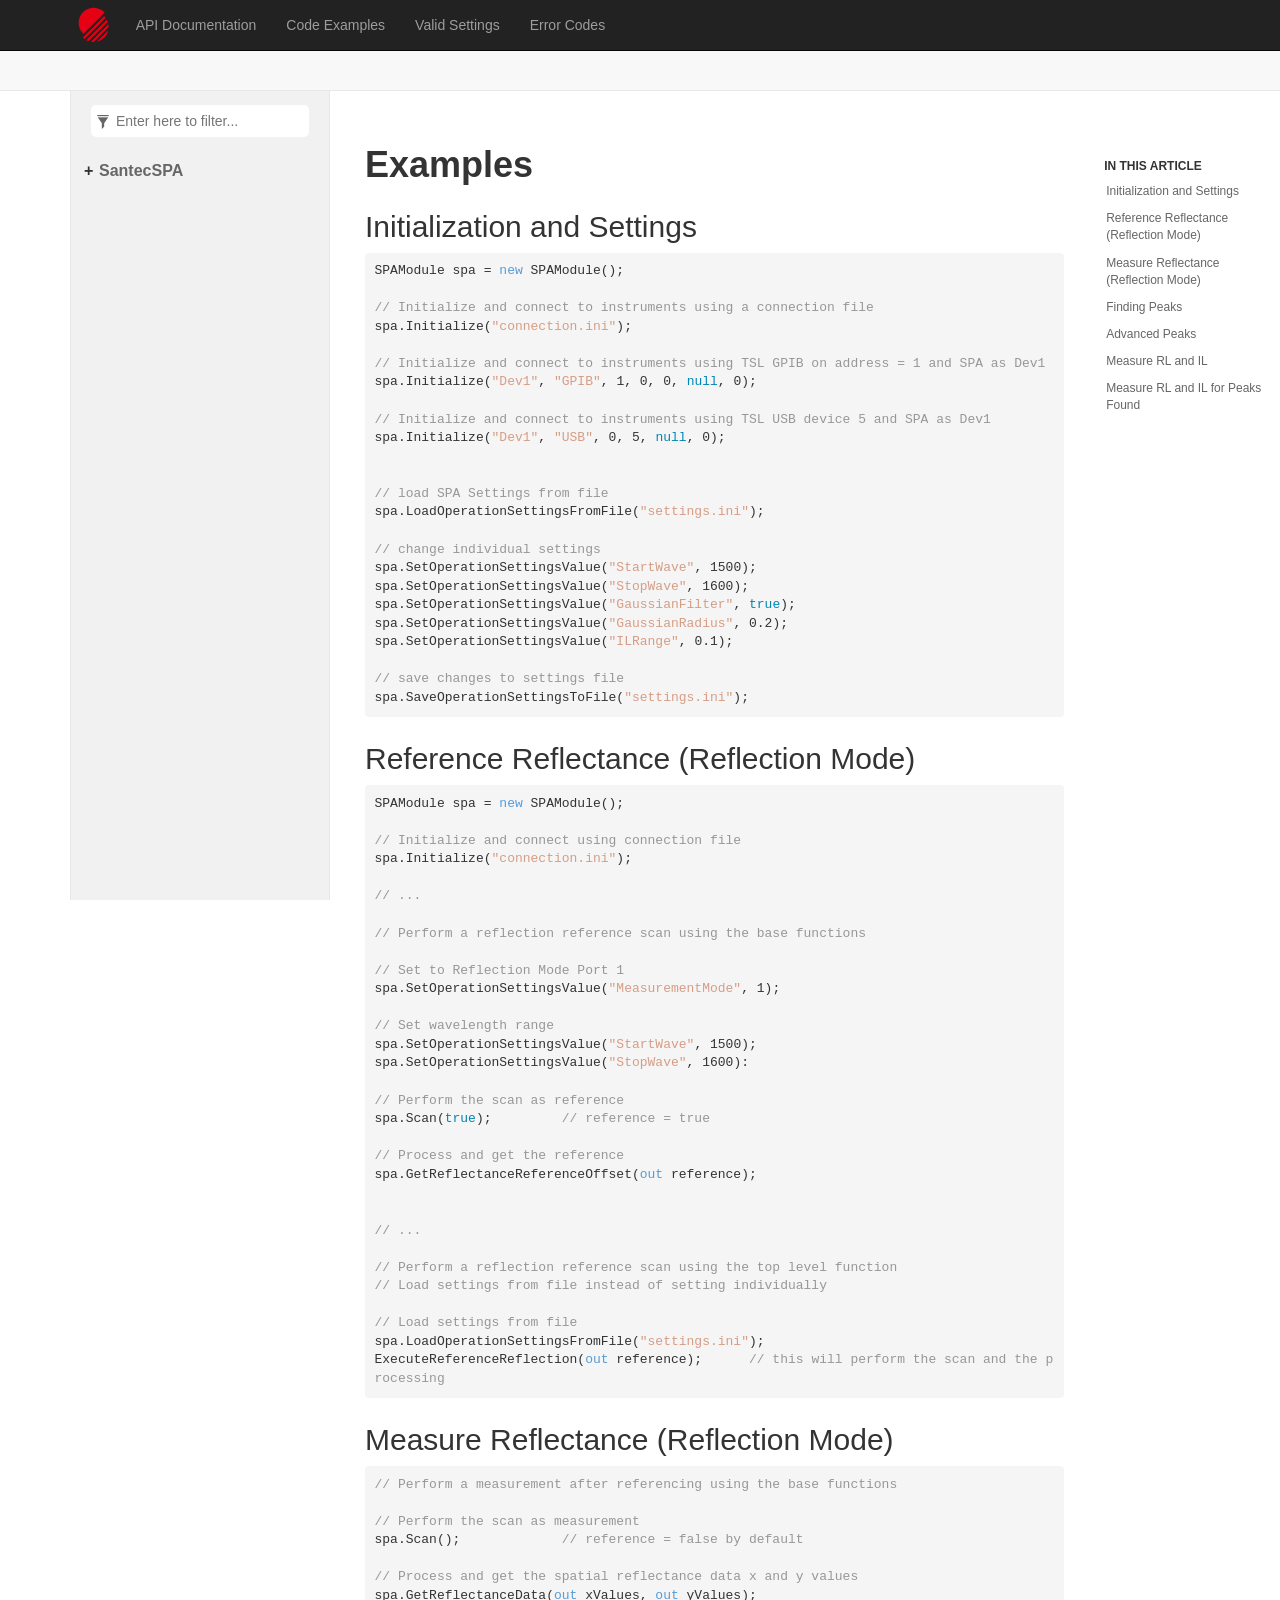
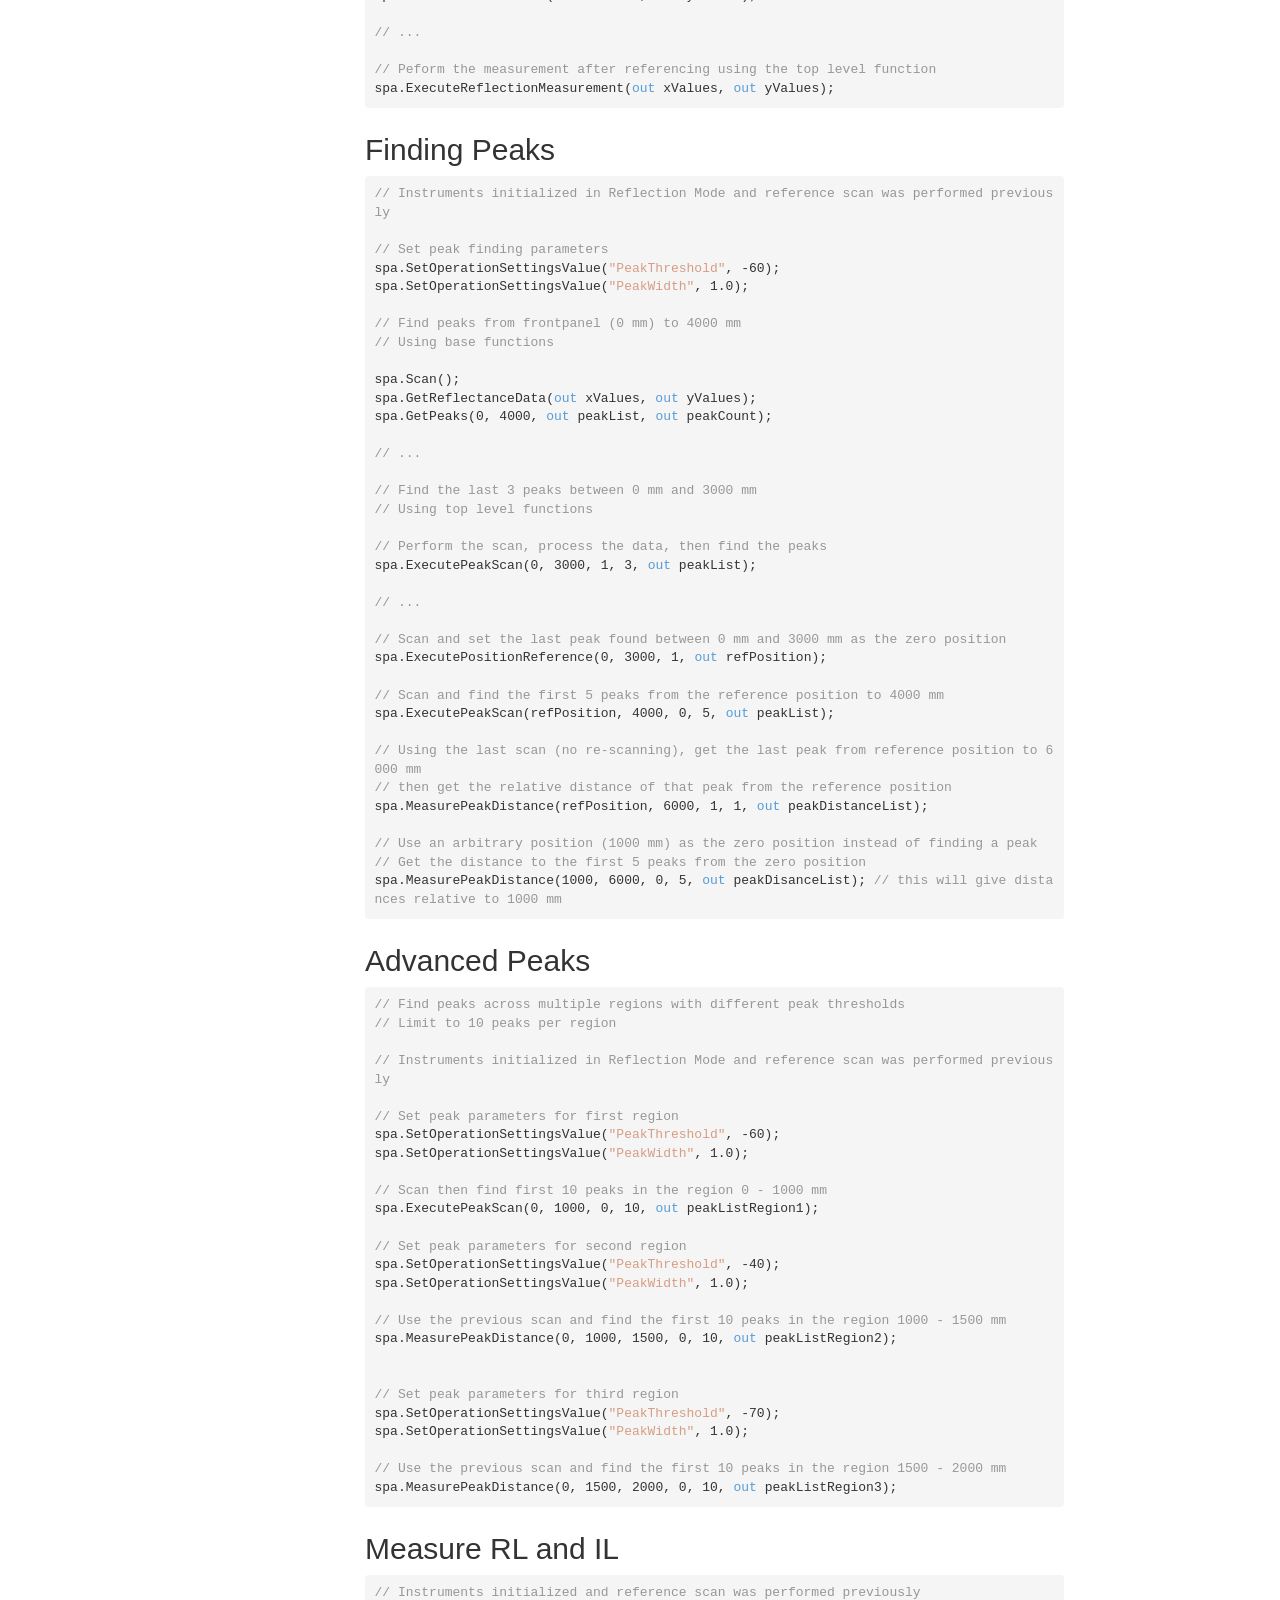
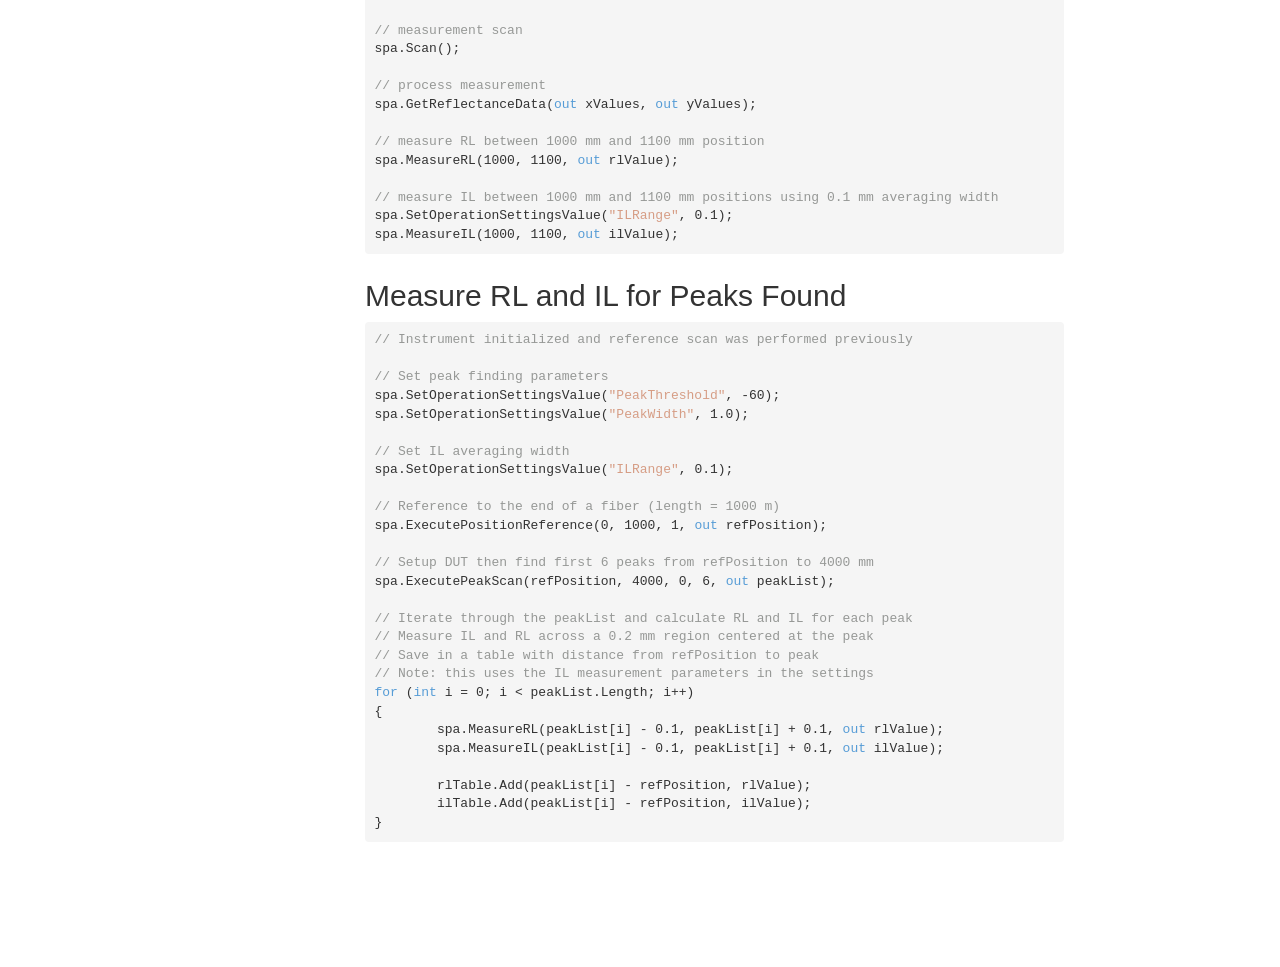
==== api/examples.html @ 65172d9f "Upload the SPA-200 SDK API documentation" ====
﻿<!DOCTYPE html>
<!--[if IE]><![endif]-->
<html>
  
  <head>
    <meta charset="utf-8">
    <meta http-equiv="X-UA-Compatible" content="IE=edge,chrome=1">
    <title>Examples </title>
    <meta name="viewport" content="width=device-width">
    <meta name="title" content="Examples ">
    <meta name="generator" content="docfx 2.59.4.0">
    
    <link rel="shortcut icon" href="../images/favicon.ico">
    <link rel="stylesheet" href="../styles/docfx.vendor.css">
    <link rel="stylesheet" href="../styles/docfx.css">
    <link rel="stylesheet" href="../styles/main.css">
    <meta property="docfx:navrel" content="../toc">
    <meta property="docfx:tocrel" content="toc">
    
    
    
  </head>
  <body data-spy="scroll" data-target="#affix" data-offset="120">
    <div id="wrapper">
      <header>
        
        <nav id="autocollapse" class="navbar navbar-inverse ng-scope" role="navigation">
          <div class="container">
            <div class="navbar-header">
              <button type="button" class="navbar-toggle" data-toggle="collapse" data-target="#navbar">
                <span class="sr-only">Toggle navigation</span>
                <span class="icon-bar"></span>
                <span class="icon-bar"></span>
                <span class="icon-bar"></span>
              </button>
              
              <a class="navbar-brand" href="../index.html">
                <img id="logo" class="svg" src="../images/logo.svg" alt="">
              </a>
            </div>
            <div class="collapse navbar-collapse" id="navbar">
              <form class="navbar-form navbar-right" role="search" id="search">
                <div class="form-group">
                  <input type="text" class="form-control" id="search-query" placeholder="Search" autocomplete="off">
                </div>
              </form>
                
                <ul class="nav level1 navbar-nav">
                      <li>
                          <a href="../api/index.html" title="API Documentation">API Documentation</a>
                      </li>
                      <li>
                          <a href="../api/examples.html" title="Code Examples">Code Examples</a>
                      </li>
                      <li>
                          <a href="../api/validsettings.html" title="Valid Settings">Valid Settings</a>
                      </li>
                      <li>
                          <a href="../api/errorcodes.html" title="Error Codes">Error Codes</a>
                      </li>
                </ul>    </div>
          </div>
        </nav>
        
        <div class="subnav navbar navbar-default">
          <div class="container hide-when-search" id="breadcrumb">
            <ul class="breadcrumb">
              <li></li>
            </ul>
          </div>
        </div>
      </header>
      <div role="main" class="container body-content hide-when-search">
        <div class="sidenav hide-when-search">
          <a class="btn toc-toggle collapse" data-toggle="collapse" href="#sidetoggle" aria-expanded="false" aria-controls="sidetoggle">Show / Hide Table of Contents</a>
          <div class="sidetoggle collapse" id="sidetoggle">
            <div>
              <div class="sidefilter">
                <form class="toc-filter">
                  <span class="glyphicon glyphicon-filter filter-icon"></span>
                  <input type="text" id="toc_filter_input" placeholder="Enter here to filter..." onkeypress="if(event.keyCode==13) {return false;}">
                </form>
              </div>
              <div class="sidetoc">
                <div class="toc" id="toc">
                  
                  <ul class="nav level1">
                    <li class="">
                      <span class="expand-stub"></span>
                      <a href="SantecSPA.html" title="SantecSPA" class="">SantecSPA</a>
                        
                        <ul class="nav level2">
                          <li class="">
                            <a href="SantecSPA.Connection.html" title="Connection" class="">Connection</a>
                          </li>
                          <li class="">
                            <a href="SantecSPA.Data.html" title="Data" class="">Data</a>
                          </li>
                          <li class="">
                            <a href="SantecSPA.Instrument.html" title="Instrument" class="">Instrument</a>
                          </li>
                          <li class="">
                            <a href="SantecSPA.Settings.html" title="Settings" class="">Settings</a>
                          </li>
                          <li class="">
                            <a href="SantecSPA.SPAModule.html" title="SPAModule" class="">SPAModule</a>
                          </li>
                        </ul>  </li>
                  </ul>        </div>
              </div>
            </div>
          </div>
        </div>
        <div class="article row grid-right">
          <div class="col-md-10">
            <article class="content wrap" id="_content" data-uid="">
<h1 id="examples"><strong>Examples</strong></h1>

<h2 id="initialization-and-settings">Initialization and Settings</h2>
<pre><code class="lang-csharp">SPAModule spa = new SPAModule();

// Initialize and connect to instruments using a connection file
spa.Initialize(&quot;connection.ini&quot;);

// Initialize and connect to instruments using TSL GPIB on address = 1 and SPA as Dev1
spa.Initialize(&quot;Dev1&quot;, &quot;GPIB&quot;, 1, 0, 0, null, 0);

// Initialize and connect to instruments using TSL USB device 5 and SPA as Dev1
spa.Initialize(&quot;Dev1&quot;, &quot;USB&quot;, 0, 5, null, 0);


// load SPA Settings from file
spa.LoadOperationSettingsFromFile(&quot;settings.ini&quot;);

// change individual settings
spa.SetOperationSettingsValue(&quot;StartWave&quot;, 1500);
spa.SetOperationSettingsValue(&quot;StopWave&quot;, 1600);
spa.SetOperationSettingsValue(&quot;GaussianFilter&quot;, true);
spa.SetOperationSettingsValue(&quot;GaussianRadius&quot;, 0.2);
spa.SetOperationSettingsValue(&quot;ILRange&quot;, 0.1);

// save changes to settings file
spa.SaveOperationSettingsToFile(&quot;settings.ini&quot;);
</code></pre><h2 id="reference-reflectance-reflection-mode">Reference Reflectance (Reflection Mode)</h2>
<pre><code class="lang-csharp">SPAModule spa = new SPAModule();

// Initialize and connect using connection file
spa.Initialize(&quot;connection.ini&quot;);

// ...

// Perform a reflection reference scan using the base functions

// Set to Reflection Mode Port 1
spa.SetOperationSettingsValue(&quot;MeasurementMode&quot;, 1);

// Set wavelength range
spa.SetOperationSettingsValue(&quot;StartWave&quot;, 1500);
spa.SetOperationSettingsValue(&quot;StopWave&quot;, 1600):

// Perform the scan as reference
spa.Scan(true);		// reference = true

// Process and get the reference
spa.GetReflectanceReferenceOffset(out reference);


// ...

// Perform a reflection reference scan using the top level function
// Load settings from file instead of setting individually

// Load settings from file
spa.LoadOperationSettingsFromFile(&quot;settings.ini&quot;);
ExecuteReferenceReflection(out reference);	// this will perform the scan and the processing
</code></pre><h2 id="measure-reflectance-reflection-mode">Measure Reflectance (Reflection Mode)</h2>
<pre><code class="lang-csharp">// Perform a measurement after referencing using the base functions

// Perform the scan as measurement
spa.Scan();		// reference = false by default

// Process and get the spatial reflectance data x and y values
spa.GetReflectanceData(out xValues, out yValues);

// ...

// Peform the measurement after referencing using the top level function
spa.ExecuteReflectionMeasurement(out xValues, out yValues);
</code></pre><h2 id="finding-peaks">Finding Peaks</h2>
<pre><code class="lang-csharp">// Instruments initialized in Reflection Mode and reference scan was performed previously

// Set peak finding parameters
spa.SetOperationSettingsValue(&quot;PeakThreshold&quot;, -60);
spa.SetOperationSettingsValue(&quot;PeakWidth&quot;, 1.0);

// Find peaks from frontpanel (0 mm) to 4000 mm
// Using base functions

spa.Scan();
spa.GetReflectanceData(out xValues, out yValues);
spa.GetPeaks(0, 4000, out peakList, out peakCount);

// ...

// Find the last 3 peaks between 0 mm and 3000 mm
// Using top level functions

// Perform the scan, process the data, then find the peaks
spa.ExecutePeakScan(0, 3000, 1, 3, out peakList);	

// ...

// Scan and set the last peak found between 0 mm and 3000 mm as the zero position
spa.ExecutePositionReference(0, 3000, 1, out refPosition);

// Scan and find the first 5 peaks from the reference position to 4000 mm
spa.ExecutePeakScan(refPosition, 4000, 0, 5, out peakList);

// Using the last scan (no re-scanning), get the last peak from reference position to 6000 mm
// then get the relative distance of that peak from the reference position
spa.MeasurePeakDistance(refPosition, 6000, 1, 1, out peakDistanceList);

// Use an arbitrary position (1000 mm) as the zero position instead of finding a peak
// Get the distance to the first 5 peaks from the zero position
spa.MeasurePeakDistance(1000, 6000, 0, 5, out peakDisanceList);	// this will give distances relative to 1000 mm
</code></pre><h2 id="advanced-peaks">Advanced Peaks</h2>
<pre><code class="lang-csharp">// Find peaks across multiple regions with different peak thresholds
// Limit to 10 peaks per region

// Instruments initialized in Reflection Mode and reference scan was performed previously

// Set peak parameters for first region
spa.SetOperationSettingsValue(&quot;PeakThreshold&quot;, -60);
spa.SetOperationSettingsValue(&quot;PeakWidth&quot;, 1.0);

// Scan then find first 10 peaks in the region 0 - 1000 mm
spa.ExecutePeakScan(0, 1000, 0, 10, out peakListRegion1);

// Set peak parameters for second region
spa.SetOperationSettingsValue(&quot;PeakThreshold&quot;, -40);
spa.SetOperationSettingsValue(&quot;PeakWidth&quot;, 1.0);

// Use the previous scan and find the first 10 peaks in the region 1000 - 1500 mm
spa.MeasurePeakDistance(0, 1000, 1500, 0, 10, out peakListRegion2);


// Set peak parameters for third region
spa.SetOperationSettingsValue(&quot;PeakThreshold&quot;, -70);
spa.SetOperationSettingsValue(&quot;PeakWidth&quot;, 1.0);

// Use the previous scan and find the first 10 peaks in the region 1500 - 2000 mm
spa.MeasurePeakDistance(0, 1500, 2000, 0, 10, out peakListRegion3);
</code></pre><h2 id="measure-rl-and-il">Measure RL and IL</h2>
<pre><code class="lang-csharp">// Instruments initialized and reference scan was performed previously

// measurement scan
spa.Scan();

// process measurement
spa.GetReflectanceData(out xValues, out yValues);

// measure RL between 1000 mm and 1100 mm position
spa.MeasureRL(1000, 1100, out rlValue);

// measure IL between 1000 mm and 1100 mm positions using 0.1 mm averaging width
spa.SetOperationSettingsValue(&quot;ILRange&quot;, 0.1);
spa.MeasureIL(1000, 1100, out ilValue);
</code></pre><h2 id="measure-rl-and-il-for-peaks-found">Measure RL and IL for Peaks Found</h2>
<pre><code class="lang-csharp">// Instrument initialized and reference scan was performed previously

// Set peak finding parameters
spa.SetOperationSettingsValue(&quot;PeakThreshold&quot;, -60);
spa.SetOperationSettingsValue(&quot;PeakWidth&quot;, 1.0);

// Set IL averaging width
spa.SetOperationSettingsValue(&quot;ILRange&quot;, 0.1);

// Reference to the end of a fiber (length = 1000 m)
spa.ExecutePositionReference(0, 1000, 1, out refPosition);

// Setup DUT then find first 6 peaks from refPosition to 4000 mm
spa.ExecutePeakScan(refPosition, 4000, 0, 6, out peakList);

// Iterate through the peakList and calculate RL and IL for each peak
// Measure IL and RL across a 0.2 mm region centered at the peak
// Save in a table with distance from refPosition to peak
// Note: this uses the IL measurement parameters in the settings
for (int i = 0; i &lt; peakList.Length; i++)
{
	spa.MeasureRL(peakList[i] - 0.1, peakList[i] + 0.1, out rlValue);
	spa.MeasureIL(peakList[i] - 0.1, peakList[i] + 0.1, out ilValue);
	
	rlTable.Add(peakList[i] - refPosition, rlValue);
	ilTable.Add(peakList[i] - refPosition, ilValue);
}
</code></pre></article>
          </div>
          
          <div class="hidden-sm col-md-2" role="complementary">
            <div class="sideaffix">
              <nav class="bs-docs-sidebar hidden-print hidden-xs hidden-sm affix" id="affix">
                <h5>In This Article</h5>
                <div></div>
              </nav>
            </div>
          </div>
        </div>
      </div>
      
      <footer>
        <div class="grad-bottom"></div>
        <div class="footer">
          <div class="container">
            <span class="pull-right">
              <a href="#top">Back to top</a>
            </span>
            
            <span>Generated by <strong>DocFX</strong></span>
          </div>
        </div>
      </footer>
    </div>
    
    <script type="text/javascript" src="../styles/docfx.vendor.js"></script>
    <script type="text/javascript" src="../styles/docfx.js"></script>
    <script type="text/javascript" src="../styles/main.js"></script>
  </body>
</html>
---- styles/docfx.css ----
/* Copyright (c) Microsoft Corporation. All Rights Reserved. Licensed under the MIT License. See License.txt in the project root for license information. */
html,
body {
  font-family: 'Segoe UI', Tahoma, Helvetica, sans-serif;
  height: 100%;
}
button,
a {
  color: #337ab7;
  cursor: pointer;
}
button:hover,
button:focus,
a:hover,
a:focus {
  color: #23527c;
  text-decoration: none;
}
a.disable,
a.disable:hover {
  text-decoration: none;
  cursor: default;
  color: #000000;
}

h1, h2, h3, h4, h5, h6, .text-break {
    word-wrap: break-word;
    word-break: break-word;
}

h1 mark,
h2 mark,
h3 mark,
h4 mark,
h5 mark,
h6 mark {
  padding: 0;
}

.inheritance .level0:before,
.inheritance .level1:before,
.inheritance .level2:before,
.inheritance .level3:before,
.inheritance .level4:before,
.inheritance .level5:before,
.inheritance .level6:before,
.inheritance .level7:before,
.inheritance .level8:before,
.inheritance .level9:before {
    content: '↳';
    margin-right: 5px;
}

.inheritance .level0 {
    margin-left: 0em;
}

.inheritance .level1 {
    margin-left: 1em;
}

.inheritance .level2 {
    margin-left: 2em;
}

.inheritance .level3 {
    margin-left: 3em;
}

.inheritance .level4 {
    margin-left: 4em;
}

.inheritance .level5 {
    margin-left: 5em;
}

.inheritance .level6 {
    margin-left: 6em;
}

.inheritance .level7 {
    margin-left: 7em;
}

.inheritance .level8 {
    margin-left: 8em;
}

.inheritance .level9 {
    margin-left: 9em;
}

.level0.summary {
  margin: 2em 0 2em 0;
}

.level1.summary {
  margin: 1em 0 1em 0;
}

span.parametername,
span.paramref,
span.typeparamref {
    font-style: italic;
}
span.languagekeyword{
    font-weight: bold;
}

svg:hover path {
    fill: #ffffff;
}

.hljs {
  display: inline;
  background-color: inherit;
  padding: 0;
}
/* additional spacing fixes */
.btn + .btn {
  margin-left: 10px;
}
.btn.pull-right {
  margin-left: 10px;
  margin-top: 5px;
}
.table {
  margin-bottom: 10px;
}
table p {
  margin-bottom: 0;
}
table a {
  display: inline-block;
}

/* Make hidden attribute compatible with old browser.*/
[hidden] {
  display: none !important;
}

h1,
.h1,
h2,
.h2,
h3,
.h3 {
  margin-top: 15px;
  margin-bottom: 10px;
  font-weight: 400;
}
h4,
.h4,
h5,
.h5,
h6,
.h6 {
  margin-top: 10px;
  margin-bottom: 5px;
}
.navbar {
  margin-bottom: 0;
}
#wrapper {
  min-height: 100%;
  position: relative;
}
/* blends header footer and content together with gradient effect */
.grad-top {
  /* For Safari 5.1 to 6.0 */
  /* For Opera 11.1 to 12.0 */
  /* For Firefox 3.6 to 15 */
  background: linear-gradient(rgba(0, 0, 0, 0.05), rgba(0, 0, 0, 0));
  /* Standard syntax */
  height: 5px;
}
.grad-bottom {
  /* For Safari 5.1 to 6.0 */
  /* For Opera 11.1 to 12.0 */
  /* For Firefox 3.6 to 15 */
  background: linear-gradient(rgba(0, 0, 0, 0), rgba(0, 0, 0, 0.05));
  /* Standard syntax */
  height: 5px;
}
.divider {
  margin: 0 5px;
  color: #cccccc;
}
hr {
  border-color: #cccccc;
}
header {
  position: fixed;
  top: 0;
  left: 0;
  right: 0;
  z-index: 1000;
}
header .navbar {
  border-width: 0 0 1px;
  border-radius: 0;
}
.navbar-brand {
  font-size: inherit;
  padding: 0;
}
.navbar-collapse {
  margin: 0 -15px;
}
.subnav {
  min-height: 40px;
}

.inheritance h5, .inheritedMembers h5{
  padding-bottom: 5px;
  border-bottom: 1px solid #ccc;
}

article h1, article h2, article h3, article h4{
  margin-top: 25px;
}

article h4{
  border: 0;
  font-weight: bold;
  margin-top: 2em;
}

article span.small.pull-right{
  margin-top: 20px;
}

article section {
  margin-left: 1em;
}

/*.expand-all {
  padding: 10px 0;
}*/
.breadcrumb {
  margin: 0;
  padding: 10px 0;
  background-color: inherit;
  white-space: nowrap;
}
.breadcrumb > li + li:before {
  content: "\00a0/";
}
#autocollapse.collapsed .navbar-header {
  float: none;
}
#autocollapse.collapsed .navbar-toggle {
  display: block;
}
#autocollapse.collapsed .navbar-collapse {
  border-top: 1px solid transparent;
  box-shadow: inset 0 1px 0 rgba(255, 255, 255, 0.1);
}
#autocollapse.collapsed .navbar-collapse.collapse {
  display: none !important;
}
#autocollapse.collapsed .navbar-nav {
  float: none !important;
  margin: 7.5px -15px;
}
#autocollapse.collapsed .navbar-nav > li {
  float: none;
}
#autocollapse.collapsed .navbar-nav > li > a {
  padding-top: 10px;
  padding-bottom: 10px;
}
#autocollapse.collapsed .collapse.in,
#autocollapse.collapsed .collapsing {
  display: block !important;
}
#autocollapse.collapsed .collapse.in .navbar-right,
#autocollapse.collapsed .collapsing .navbar-right {
  float: none !important;
}
#autocollapse .form-group {
  width: 100%;
}
#autocollapse .form-control {
  width: 100%;
}
#autocollapse .navbar-header {
  margin-left: 0;
  margin-right: 0;
}
#autocollapse .navbar-brand {
  margin-left: 0;
}
.collapse.in,
.collapsing {
  text-align: center;
}
.collapsing .navbar-form {
  margin: 0 auto;
  max-width: 400px;
  padding: 10px 15px;
  box-shadow: inset 0 1px 0 rgba(255, 255, 255, 0.1), 0 1px 0 rgba(255, 255, 255, 0.1);
}
.collapsed .collapse.in .navbar-form {
  margin: 0 auto;
  max-width: 400px;
  padding: 10px 15px;
  box-shadow: inset 0 1px 0 rgba(255, 255, 255, 0.1), 0 1px 0 rgba(255, 255, 255, 0.1);
}
.navbar .navbar-nav {
  display: inline-block;
}
.docs-search {
  background: white;
  vertical-align: middle;
}
.docs-search > .search-query {
  font-size: 14px;
  border: 0;
  width: 120%;
  color: #555;
}
.docs-search > .search-query:focus {
  outline: 0;
}
.search-results-frame {
  clear: both;
  display: table;
  width: 100%;
}
.search-results.ng-hide {
  display: none;
}
.search-results-container {
  padding-bottom: 1em;
  border-top: 1px solid #111;
  background: rgba(25, 25, 25, 0.5);
}
.search-results-container .search-results-group {
  padding-top: 50px !important;
  padding: 10px;
}
.search-results-group-heading {
  font-family: "Open Sans";
  padding-left: 10px;
  color: white;
}
.search-close {
  position: absolute;
  left: 50%;
  margin-left: -100px;
  color: white;
  text-align: center;
  padding: 5px;
  background: #333;
  border-top-right-radius: 5px;
  border-top-left-radius: 5px;
  width: 200px;
  box-shadow: 0 0 10px #111;
}
#search {
  display: none;
}

/* Search results display*/
#search-results {
  max-width: 960px !important;
  margin-top: 120px;
  margin-bottom: 115px;
  margin-left: auto;
  margin-right: auto;
  line-height: 1.8;
  display: none;
}

#search-results>.search-list {
  text-align: center;
  font-size: 2.5rem;
  margin-bottom: 50px;
}

#search-results p {
  text-align: center;
}

#search-results p .index-loading {
  animation: index-loading 1.5s infinite linear;
  -webkit-animation: index-loading 1.5s infinite linear;
  -o-animation: index-loading 1.5s infinite linear;
  font-size: 2.5rem;
}

@keyframes index-loading {
    from { transform: scale(1) rotate(0deg);}
    to { transform: scale(1) rotate(360deg);}
}

@-webkit-keyframes index-loading {
    from { -webkit-transform: rotate(0deg);}
    to { -webkit-transform: rotate(360deg);}
}

@-o-keyframes index-loading {
    from { -o-transform: rotate(0deg);}
    to { -o-transform: rotate(360deg);}
}

#search-results .sr-items {
  font-size: 24px;
}

.sr-item {
  margin-bottom: 25px;
}

.sr-item>.item-href {
  font-size: 14px;
  color: #093;
}

.sr-item>.item-brief {
  font-size: 13px;
}

.pagination>li>a {
  color: #47A7A0
}

.pagination>.active>a {
  background-color: #47A7A0;
  border-color: #47A7A0;
}

.fixed_header {
  position: fixed;
  width: 100%;
  padding-bottom: 10px;
  padding-top: 10px;
  margin: 0px;
  top: 0;
  z-index: 9999;
  left: 0;
}

.fixed_header+.toc{
  margin-top: 50px;
  margin-left: 0;
}

.sidenav, .fixed_header, .toc  {
  background-color: #f1f1f1;
}

.sidetoc {
  position: fixed;
  width: 260px;
  top: 150px;
  bottom: 0;
  overflow-x: hidden;
  overflow-y: auto;
  background-color: #f1f1f1;
  border-left: 1px solid #e7e7e7;
  border-right: 1px solid #e7e7e7;
  z-index: 1;
}

.sidetoc.shiftup {
  bottom: 70px;
}

body .toc{
  background-color: #f1f1f1;
  overflow-x: hidden;
}

.sidetoggle.ng-hide {
  display: block !important;
}
.sidetoc-expand > .caret {
  margin-left: 0px;
  margin-top: -2px;
}
.sidetoc-expand > .caret-side {
  border-left: 4px solid;
  border-top: 4px solid transparent;
  border-bottom: 4px solid transparent;
  margin-left: 4px;
  margin-top: -4px;
}
.sidetoc-heading {
  font-weight: 500;
}

.toc {
  margin: 0px 0 0 10px;
  padding: 0 10px;
}
.expand-stub {
  position: absolute;
  left: -10px;
}
.toc .nav > li > a.sidetoc-expand {
  position: absolute;
  top: 0;
  left: 0;
}
.toc .nav > li > a {
  color: #666666;
  margin-left: 5px;
  display: block;
  padding: 0;
}
.toc .nav > li > a:hover,
.toc .nav > li > a:focus {
  color: #000000;
  background: none;
  text-decoration: inherit;
}
.toc .nav > li.active > a {
  color: #337ab7;
}
.toc .nav > li.active > a:hover,
.toc .nav > li.active > a:focus {
  color: #23527c;
}

.toc .nav > li> .expand-stub {
  cursor: pointer;
}

.toc .nav > li.active > .expand-stub::before,
.toc .nav > li.in > .expand-stub::before,
.toc .nav > li.in.active > .expand-stub::before,
.toc .nav > li.filtered > .expand-stub::before {
    content: "-";
}

.toc .nav > li > .expand-stub::before,
.toc .nav > li.active > .expand-stub::before {
    content: "+";
}

.toc .nav > li.filtered > ul,
.toc .nav > li.in > ul {
  display: block;
}

.toc .nav > li > ul {
  display: none;
}

.toc ul{
  font-size: 12px;
  margin: 0 0 0 3px;
}

.toc .level1 > li {
  font-weight: bold;
  margin-top: 10px;
  position: relative;
  font-size: 16px;
}
.toc .level2 {
  font-weight: normal;
  margin: 5px 0 0 15px;
  font-size: 14px;
}
.toc-toggle {
  display: none;
  margin: 0 15px 0px 15px;
}
.sidefilter {
  position: fixed;
  top: 90px;
  width: 260px;
  background-color: #f1f1f1;
  padding: 15px;
  border-left: 1px solid #e7e7e7;
  border-right: 1px solid #e7e7e7;
  z-index: 1;
}
.toc-filter {
  border-radius: 5px;
  background: #fff;
  color: #666666;
  padding: 5px;
  position: relative;
  margin: 0 5px 0 5px;
}
.toc-filter > input {
  border: 0;
  color: #666666;
  padding-left: 20px;
  padding-right: 20px;
  width: 100%;
}
.toc-filter > input:focus {
  outline: 0;
}
.toc-filter > .filter-icon {
  position: absolute;
  top: 10px;
  left: 5px;
}
.toc-filter > .clear-icon {
  position: absolute;
  top: 10px;
  right: 5px;
}
.article {
  margin-top: 120px;
  margin-bottom: 115px;
}

#_content>a{
  margin-top: 105px;
}

.article.grid-right {
  margin-left: 280px;
}

.inheritance hr {
  margin-top: 5px;
  margin-bottom: 5px;
}
.article img {
  max-width: 100%;
}
.sideaffix {
  margin-top: 50px;
  font-size: 12px;
  max-height: 100%;
  overflow-x: hidden;
  overflow-y: auto;
  top: 100px;
  bottom: 10px;
  position: fixed;
}
.sideaffix.shiftup {
  bottom: 70px;
}
.affix {
  position: relative;
  height: auto;
}
.sideaffix > div.contribution {
  margin-bottom: 20px;
}
.sideaffix > div.contribution > ul > li > a.contribution-link {
  padding: 6px 10px;
  font-weight: bold;
  font-size: 14px;
}
.sideaffix > div.contribution > ul > li > a.contribution-link:hover {
  background-color: #ffffff;
}
.sideaffix ul.nav > li > a:focus {
  background: none;
}
.affix h5 {
  font-weight: bold;
  text-transform: uppercase;
  padding-left: 10px;
  font-size: 12px;
}
.affix > ul.level1 {
  overflow: inherit;
  padding-bottom: 10px;
  height: calc(100% - 100px);
}
.affix ul > li > a:before {
  color: #cccccc;
  position: absolute;
}
.affix ul > li > a:hover {
  background: none;
  color: #666666;
}
.affix ul > li.active > a,
.affix ul > li.active > a:before {
  color: #337ab7;
}
.affix ul > li > a {
  padding: 5px 12px;
  color: #666666;
}
.affix > ul > li.active:last-child {
  margin-bottom: 50px;
}
.affix > ul > li > a:before {
  content: "|";
  font-size: 16px;
  top: 1px;
  left: 0;
}
.affix > ul > li.active > a,
.affix > ul > li.active > a:before {
  color: #337ab7;
  font-weight: bold;
}
.affix ul ul > li > a {
  padding: 2px 15px;
}
.affix ul ul > li > a:before {
  content: ">";
  font-size: 14px;
  top: -1px;
  left: 5px;
}
.affix ul > li > a:before,
.affix ul ul {
  display: none;
}
.affix ul > li.active > ul,
.affix ul > li.active > a:before,
.affix ul > li > a:hover:before {
  display: block;
  white-space: inherit;
}
.codewrapper {
  position: relative;
}
.trydiv {
  height: 0px;
}
.tryspan {
  position: absolute;
  top: 0px;
  right: 0px;
  border-style: solid;
  border-radius: 0px 4px;
  box-sizing: border-box;
  border-width: 1px;
  border-color: #cccccc;
  text-align: center;
  padding: 2px 8px;
  background-color: white;
  font-size: 12px;
  cursor: pointer;
  z-index: 100;
  display: none;
  color: #767676;
}
.tryspan:hover {
  background-color: #3b8bd0;
  color: white;
  border-color: #3b8bd0;
}
.codewrapper:hover .tryspan {
  display: block;
}
.sample-response .response-content{
  max-height: 200px;
}
footer {
  position: absolute;
  left: 0;
  right: 0;
  bottom: 0;
  z-index: 1000;
}
.footer {
  border-top: 1px solid #e7e7e7;
  background-color: #f8f8f8;
  padding: 15px 0;
}
@media (min-width: 768px) {
  #sidetoggle.collapse {
    display: block;
  }
  .topnav .navbar-nav {
    float: none;
    white-space: nowrap;
  }
  .topnav .navbar-nav > li {
    float: none;
    display: inline-block;
  }
}
@media only screen and (max-width: 768px) {
  #mobile-indicator {
    display: block;
  }
  /* TOC display for responsive */
  .article {
    margin-top: 30px !important;
  }
  header {
    position: static;
  }
  .topnav {
    text-align: center;
  }
  .sidenav {
    padding: 15px 0;
    margin-left: -15px;
    margin-right: -15px;
  }
  .sidefilter {
    position: static;
    width: auto;
    float: none;
    border: none;
  }
  .sidetoc {
    position: static;
    width: auto;
    float: none;
    padding-bottom: 0px;
    border: none;
  }
  .toc .nav > li, .toc .nav > li >a {
    display: inline-block;
  }
  .toc li:after {
    margin-left: -3px;
    margin-right: 5px;
    content: ", ";
    color: #666666;
  }
  .toc .level1 > li {
    display: block;
  }
  
  .toc .level1 > li:after {
    display: none;
  }
  .article.grid-right {
    margin-left: 0;
  }
  .grad-top,
  .grad-bottom {
    display: none;
  }
  .toc-toggle {
    display: block;
  }
  .sidetoggle.ng-hide {
    display: none !important;
  }
  /*.expand-all {
    display: none;
  }*/
  .sideaffix {
    display: none;
  }
  .mobile-hide {
    display: none;
  }
  .breadcrumb {
    white-space: inherit;
  }

  /* workaround for #hashtag url is no longer needed*/
  h1:before,
  h2:before,
  h3:before,
  h4:before {
      content: '';
      display: none;
  }
}

/* For toc iframe */
@media (max-width: 260px) {
  .toc .level2 > li {
    display: block;
  }

  .toc .level2 > li:after {
    display: none;
  }
}

/* Code snippet */
code {
  color: #717374;
  background-color: #f1f2f3;
}

a code {
  color: #337ab7;
  background-color: #f1f2f3;
}

a code:hover {
  text-decoration: underline;
}

.hljs-keyword {
  color: rgb(86,156,214);
}

.hljs-string {
  color: rgb(214, 157, 133);
}

pre {
  border: 0;
}

/* For code snippet line highlight */
pre > code .line-highlight {
  background-color: #ffffcc;
}

/* Alerts */
.alert h5 {
    text-transform: uppercase;
    font-weight: bold;
    margin-top: 0;
}

.alert h5:before {
    position:relative;
    top:1px;
    display:inline-block;
    font-family:'Glyphicons Halflings';
    line-height:1;
    -webkit-font-smoothing:antialiased;
    -moz-osx-font-smoothing:grayscale;
    margin-right: 5px;
    font-weight: normal;
}

.alert-info h5:before {
    content:"\e086"
}

.alert-warning h5:before {
    content:"\e127"
}

.alert-danger h5:before {
    content:"\e107"
}

/* For Embedded Video */
div.embeddedvideo {
    padding-top: 56.25%;
    position: relative;
    width: 100%;
}

div.embeddedvideo iframe {
    position: absolute;
    top: 0;
    left: 0;
    right: 0;
    bottom: 0;
    width: 100%;
    height: 100%;
}

/* For printer */
@media print{
  .article.grid-right {
    margin-top: 0px;
    margin-left: 0px;
  }
  .sideaffix {
    display: none;
  }
  .mobile-hide {
    display: none;
  }
  .footer {
    display: none;
  }
}

/* For tabbed content */

.tabGroup {
  margin-top: 1rem; }
  .tabGroup ul[role="tablist"] {
    margin: 0;
    padding: 0;
    list-style: none; }
    .tabGroup ul[role="tablist"] > li {
      list-style: none;
      display: inline-block; }
  .tabGroup a[role="tab"] {
    color: #6e6e6e;
    box-sizing: border-box;
    display: inline-block;
    padding: 5px 7.5px;
    text-decoration: none;
    border-bottom: 2px solid #fff; }
    .tabGroup a[role="tab"]:hover, .tabGroup a[role="tab"]:focus, .tabGroup a[role="tab"][aria-selected="true"] {
      border-bottom: 2px solid #0050C5; }
    .tabGroup a[role="tab"][aria-selected="true"] {
      color: #222; }
    .tabGroup a[role="tab"]:hover, .tabGroup a[role="tab"]:focus {
      color: #0050C5; }
    .tabGroup a[role="tab"]:focus {
      outline: 1px solid #0050C5;
      outline-offset: -1px; }
  @media (min-width: 768px) {
    .tabGroup a[role="tab"] {
      padding: 5px 15px; } }
  .tabGroup section[role="tabpanel"] {
    border: 1px solid #e0e0e0;
    padding: 15px;
    margin: 0;
    overflow: hidden; }
    .tabGroup section[role="tabpanel"] > .codeHeader,
    .tabGroup section[role="tabpanel"] > pre {
      margin-left: -16px;
      margin-right: -16px; }
    .tabGroup section[role="tabpanel"] > :first-child {
      margin-top: 0; }
    .tabGroup section[role="tabpanel"] > pre:last-child {
      display: block;
      margin-bottom: -16px; }

.mainContainer[dir='rtl'] main ul[role="tablist"] {
  margin: 0; }

/* Color theme */

/* These are not important, tune down **/
.decalaration, .fieldValue, .parameters, .returns {
  color: #a2a2a2;
}

/* Major sections, increase visibility **/
#fields, #properties, #methods, #events {
    font-weight: bold;
    margin-top: 2em;
}
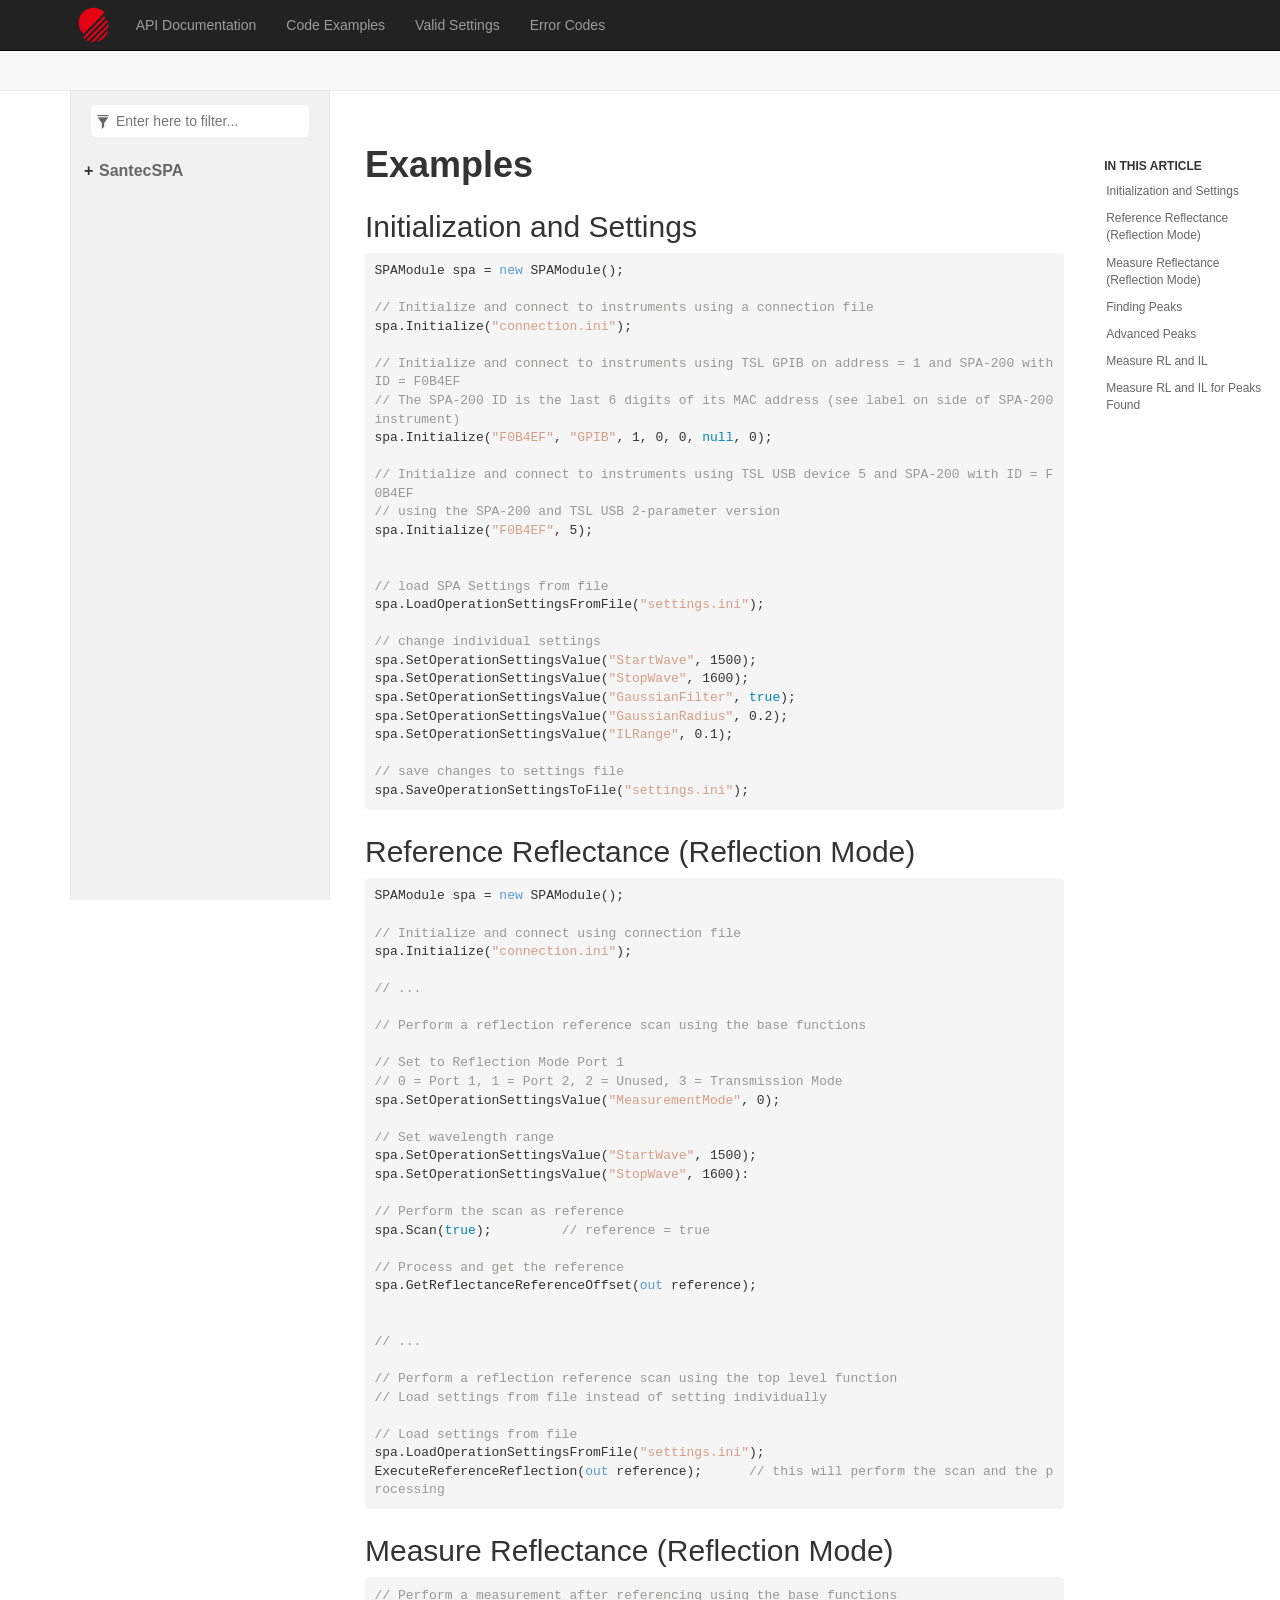
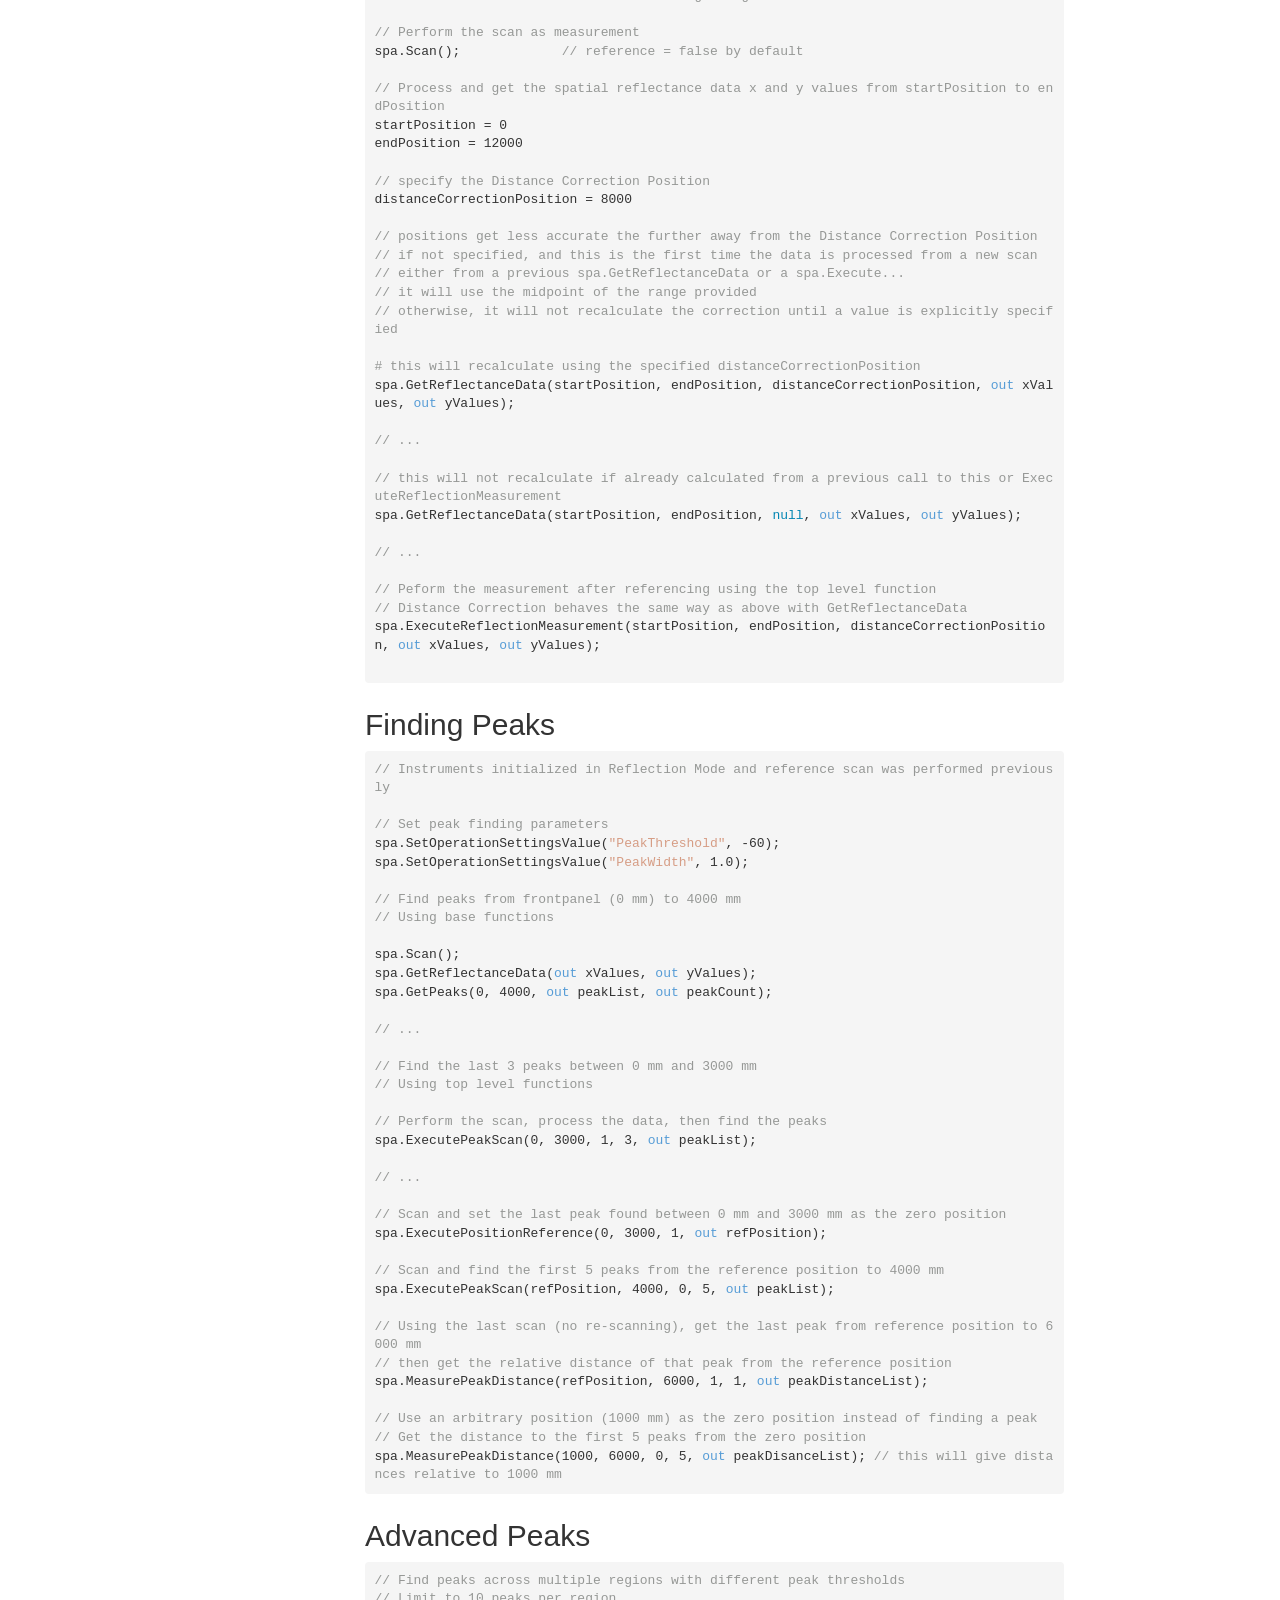
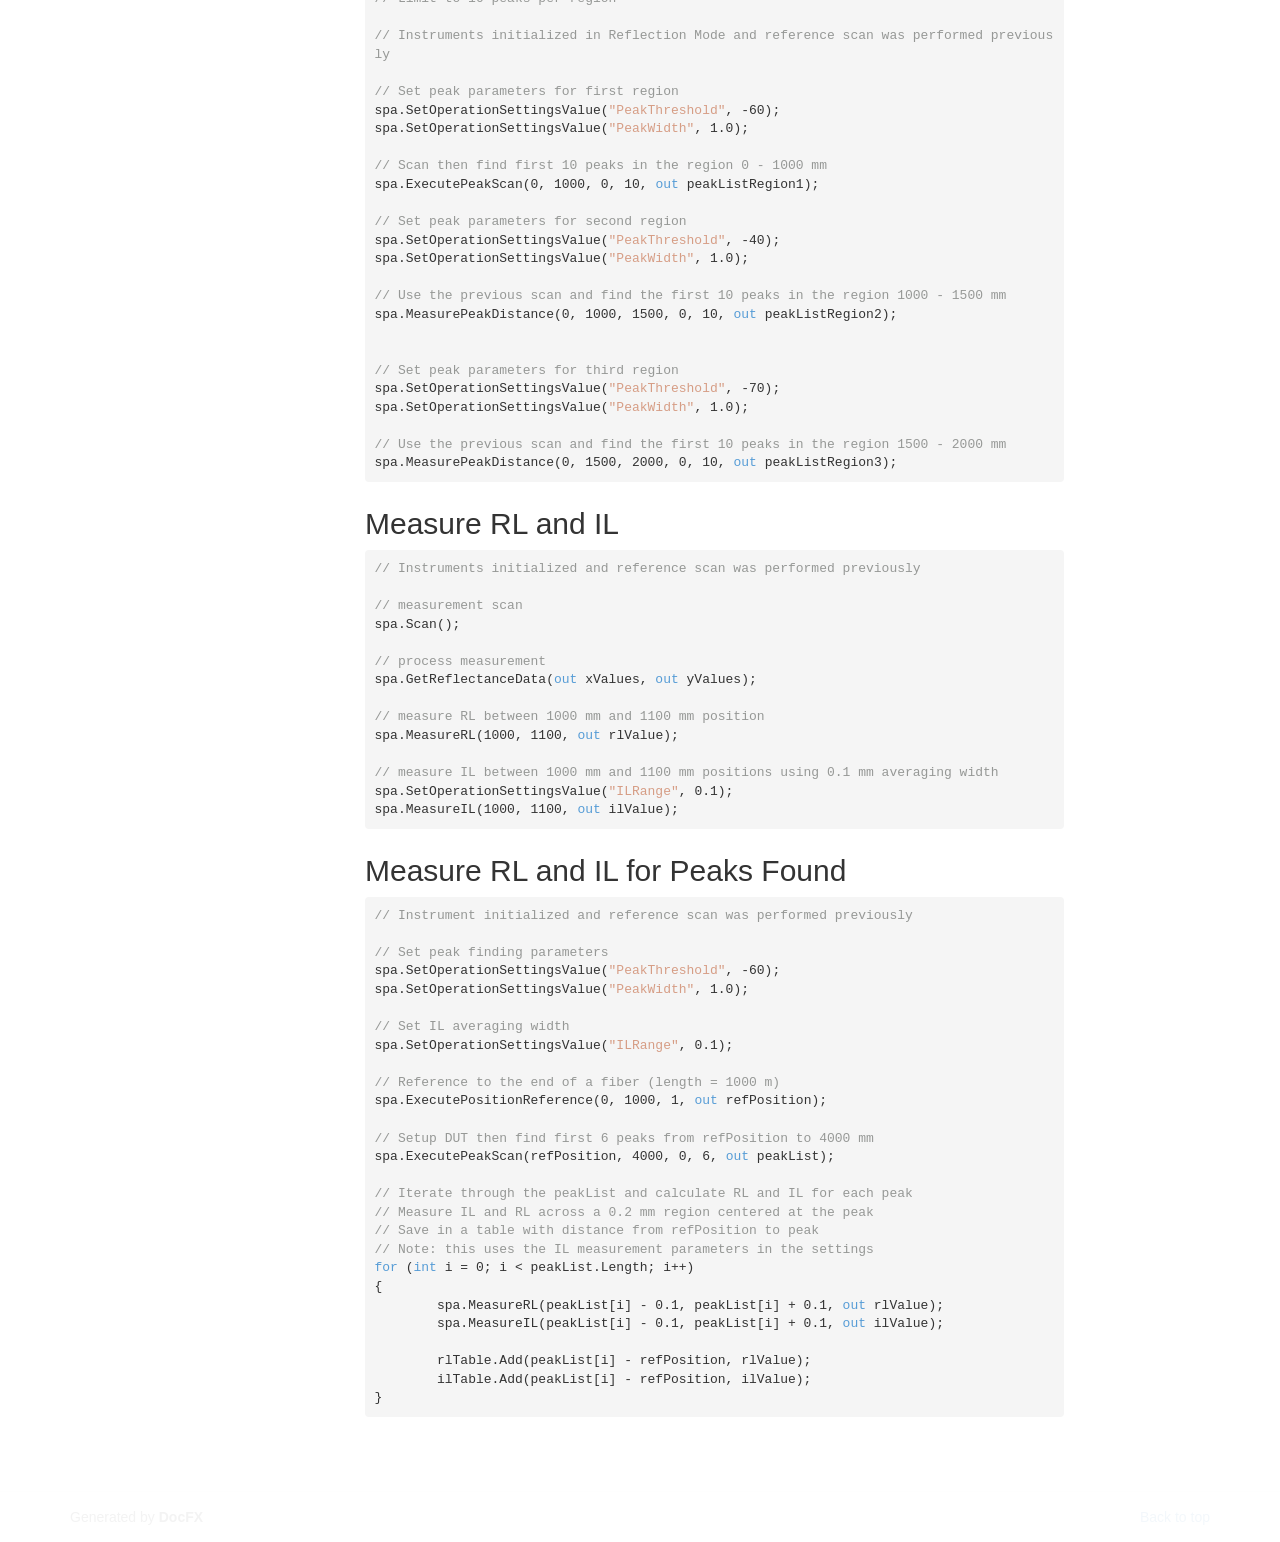
==== commit 0a304841: "Update the SPA-200 API docs" ====
--- a/api/examples.html
+++ b/api/examples.html
@@ -122,11 +122,13 @@
 // Initialize and connect to instruments using a connection file
 spa.Initialize(&quot;connection.ini&quot;);
 
-// Initialize and connect to instruments using TSL GPIB on address = 1 and SPA as Dev1
-spa.Initialize(&quot;Dev1&quot;, &quot;GPIB&quot;, 1, 0, 0, null, 0);
-
-// Initialize and connect to instruments using TSL USB device 5 and SPA as Dev1
-spa.Initialize(&quot;Dev1&quot;, &quot;USB&quot;, 0, 5, null, 0);
+// Initialize and connect to instruments using TSL GPIB on address = 1 and SPA-200 with ID = F0B4EF
+// The SPA-200 ID is the last 6 digits of its MAC address (see label on side of SPA-200 instrument)
+spa.Initialize(&quot;F0B4EF&quot;, &quot;GPIB&quot;, 1, 0, 0, null, 0);
+
+// Initialize and connect to instruments using TSL USB device 5 and SPA-200 with ID = F0B4EF 
+// using the SPA-200 and TSL USB 2-parameter version
+spa.Initialize(&quot;F0B4EF&quot;, 5);
 
 
 // load SPA Settings from file
@@ -152,7 +154,8 @@
 // Perform a reflection reference scan using the base functions
 
 // Set to Reflection Mode Port 1
-spa.SetOperationSettingsValue(&quot;MeasurementMode&quot;, 1);
+// 0 = Port 1, 1 = Port 2, 2 = Unused, 3 = Transmission Mode
+spa.SetOperationSettingsValue(&quot;MeasurementMode&quot;, 0);
 
 // Set wavelength range
 spa.SetOperationSettingsValue(&quot;StartWave&quot;, 1500);
@@ -179,13 +182,33 @@
 // Perform the scan as measurement
 spa.Scan();		// reference = false by default
 
-// Process and get the spatial reflectance data x and y values
-spa.GetReflectanceData(out xValues, out yValues);
+// Process and get the spatial reflectance data x and y values from startPosition to endPosition
+startPosition = 0
+endPosition = 12000
+
+// specify the Distance Correction Position
+distanceCorrectionPosition = 8000
+
+// positions get less accurate the further away from the Distance Correction Position
+// if not specified, and this is the first time the data is processed from a new scan
+// either from a previous spa.GetReflectanceData or a spa.Execute... 
+// it will use the midpoint of the range provided
+// otherwise, it will not recalculate the correction until a value is explicitly specified
+
+# this will recalculate using the specified distanceCorrectionPosition
+spa.GetReflectanceData(startPosition, endPosition, distanceCorrectionPosition, out xValues, out yValues);
+
+// ...
+
+// this will not recalculate if already calculated from a previous call to this or ExecuteReflectionMeasurement
+spa.GetReflectanceData(startPosition, endPosition, null, out xValues, out yValues);
 
 // ...
 
 // Peform the measurement after referencing using the top level function
-spa.ExecuteReflectionMeasurement(out xValues, out yValues);
+// Distance Correction behaves the same way as above with GetReflectanceData
+spa.ExecuteReflectionMeasurement(startPosition, endPosition, distanceCorrectionPosition, out xValues, out yValues);
+
 </code></pre><h2 id="finding-peaks">Finding Peaks</h2>
 <pre><code class="lang-csharp">// Instruments initialized in Reflection Mode and reference scan was performed previously
 
